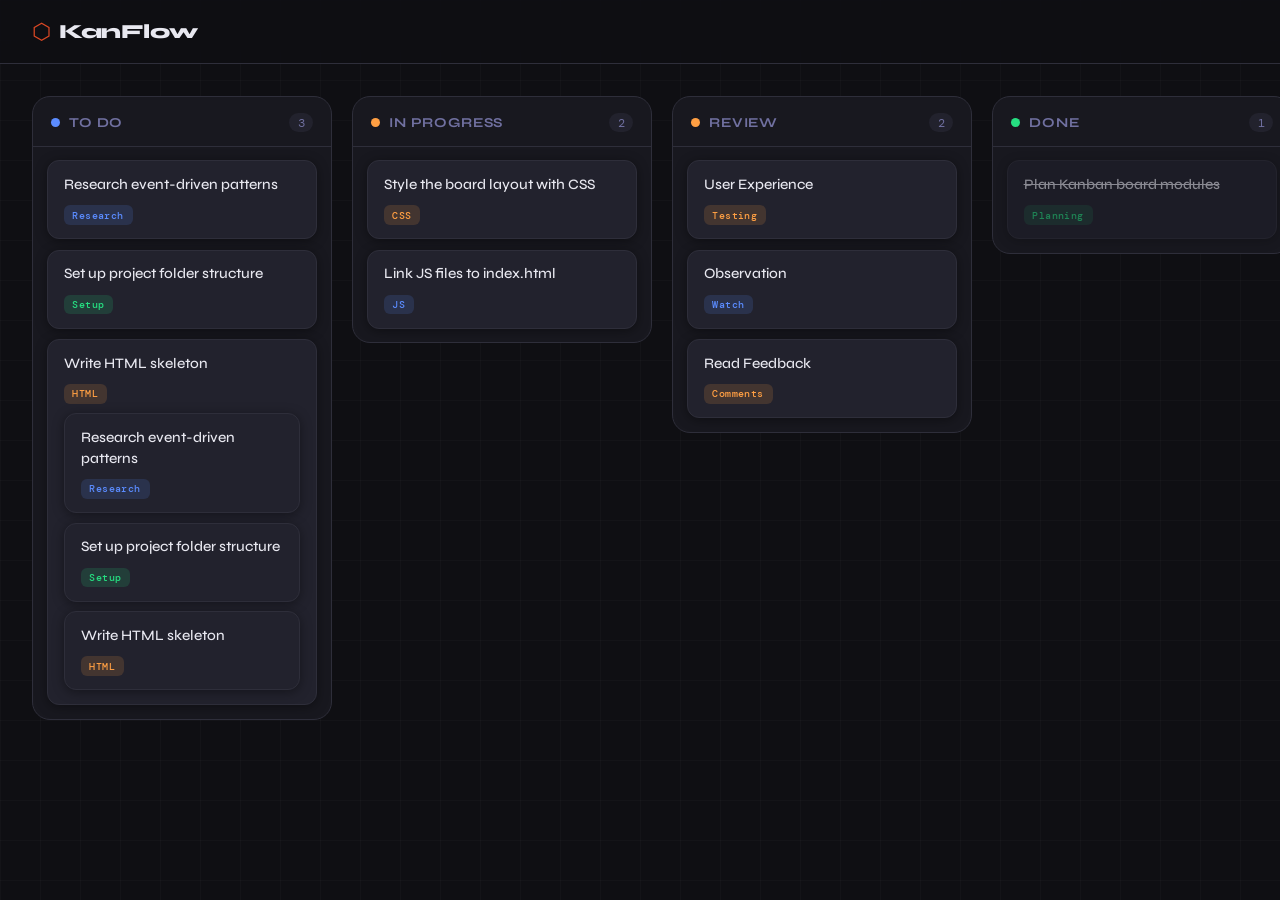
==== module-1/index.html @ 48c3ac79 "feat(module-1): complete HTML structure tasks" ====
<!DOCTYPE html>
<html lang="en">

<head>
  <meta charset="UTF-8" />
  <meta name="viewport" content="width=device-width, initial-scale=1.0" />
  <title>KanFlow Board</title>
  <link rel="preconnect" href="https://fonts.googleapis.com">
  <link
    href="https://fonts.googleapis.com/css2?family=Syne:wght@400;600;700;800&family=DM+Mono:wght@400;500&display=swap"
    rel="stylesheet">
  <link rel="stylesheet" href="style.css" />
</head>

<body>

  <!-- ===========================
       HEADER
  ============================ -->
  <header class="app-header">
    <div class="header-inner">
      <div class="logo">
        <span class="logo-icon">⬡</span>
        <h1>KanFlow</h1>
      </div>
    </div>
  </header>

  <!-- ===========================
       BOARD
       Contains all columns
  ============================ -->
  <main class="board" id="board">

    <!-- COLUMN: To Do -->
    <section class="column" data-column="todo">

      <div class="column-header">
        <span class="column-dot dot-todo"></span>
        <h2 class="column-title">To Do</h2>
        <span class="column-count">3</span>
      </div>
      <div class="card-list" id="col-todo">

        <article class="card">
          <p class="card-title">Research event-driven patterns</p>
          <div class="card-footer">
            <span class="card-tag tag-blue">Research</span>
          </div>
        </article>

        <article class="card">
          <p class="card-title">Set up project folder structure</p>
          <div class="card-footer">
            <span class="card-tag tag-green">Setup</span>
          </div>
        </article>

        <article class="card">
          <p class="card-title">Write HTML skeleton</p>
          <div class="card-footer">
            <span class="card-tag tag-yellow">HTML</span>
          </div>
          <article class="card">
          <p class="card-title">Research event-driven patterns</p>
          <div class="card-footer">
            <span class="card-tag tag-blue">Research</span>
          </div>
        </article>

        <article class="card">
          <p class="card-title">Set up project folder structure</p>
          <div class="card-footer">
            <span class="card-tag tag-green">Setup</span>
          </div>
        </article>

        <article class="card">
          <p class="card-title">Write HTML skeleton</p>
          <div class="card-footer">
            <span class="card-tag tag-yellow">HTML</span>
          </div>
        </article>

      </div>
    </section>

    <!-- COLUMN: In Progress -->
    <section class="column" data-column="inprogress">
      <div class="column-header">
        <span class="column-dot dot-inprogress"></span>
        <h2 class="column-title">In Progress</h2>
        <span class="column-count">2</span>
      </div>
      <div class="card-list" id="col-inprogress">

        <article class="card">
          <p class="card-title">Style the board layout with CSS</p>
          <div class="card-footer">
            <span class="card-tag tag-yellow">CSS</span>
          </div>
        </article>

        <article class="card">
          <p class="card-title">Link JS files to index.html</p>
          <div class="card-footer">
            <span class="card-tag tag-blue">JS</span>
          </div>
        </article>

      </div>
    </section>
    <!-- COLUMN: Review-->
    <section class="column" data-column="review">
      <div class="column-header">
        <span class="column-dot dot-inprogress"></span>
        <h2 class="column-title">Review</h2>
        <span class="column-count">2</span>
      </div>
      <div class="card-list" id="col-review">

        <article class="card">
          <p class="card-title">User Experience</p>
          <div class="card-footer">
            <span class="card-tag tag-yellow">Testing</span>
          </div>
        </article>

        <article class="card">
          <p class="card-title">Observation</p>
          <div class="card-footer">
            <span class="card-tag tag-blue">Watch</span>
          </div>
        </article>
        <article class="card">
          <p class="card-title">Read Feedback</p>
          <div class="card-footer">
            <span class="card-tag tag-yellow">Comments</span>
          </div>
        </article>
      </div>
    </section>


    <!-- COLUMN: Done -->
    <section class="column" data-column="done">
      <div class="column-header">
        <span class="column-dot dot-done"></span>
        <h2 class="column-title">Done</h2>
        <span class="column-count">1</span>
      </div>
      <div class="card-list" id="col-done">

        <article class="card card-done">
          <p class="card-title">Plan Kanban board modules</p>
          <div class="card-footer">
            <span class="card-tag tag-green">Planning</span>
          </div>
        </article>

      </div>
    </section>

  </main>

  <script src="js/main.js"></script>
</body>

</html>
---- module-1/style.css ----
/* =============================================
   KANFLOW — MODULE 1 STARTER CSS
   ============================================= */

:root {
  --bg:             #0f0f13;
  --surface:        #18181f;
  --surface-2:      #22222d;
  --border:         #2e2e3a;
  --text:           #e8e8f0;
  --text-muted:     #7070a0;
  --accent:         #db4824;   /* ← Try changing this color! */
  --col-todo:       #5b8cff;
  --col-inprogress: #ff9f43;
  --col-done:       #26de81;
  --tag-blue:       rgba(91,140,255,0.15);
  --tag-green:      rgba(38,222,129,0.15);
  --tag-yellow:     rgba(255,159,67,0.15);
  --font-display:   'Syne', sans-serif;
  --font-mono:      'DM Mono', monospace;
  --radius-md:      12px;
  --radius-lg:      18px;
}

*, *::before, *::after { box-sizing: border-box; margin: 0; padding: 0; }

body {
  background-color: var(--bg);
  color: var(--text);
  font-family: var(--font-display);
  min-height: 100vh;
  display: flex;
  flex-direction: column;
  background-image:
    linear-gradient(rgba(255,255,255,0.02) 1px, transparent 1px),
    linear-gradient(90deg, rgba(255,255,255,0.02) 1px, transparent 1px);
  background-size: 40px 40px;
}

/* HEADER */
.app-header {
  border-bottom: 1px solid var(--border);
  padding: 0 2rem;
  height: 64px;
  display: flex;
  align-items: center;
  background: rgba(15,15,19,0.85);
  backdrop-filter: blur(12px);
  position: sticky;
  top: 0;
  z-index: 100;
}
.header-inner { width: 100%; display: flex; align-items: center; }
.logo         { display: flex; align-items: center; gap: 0.5rem; }
.logo-icon    { font-size: 1.4rem; color: var(--accent); }
.logo h1      { font-size: 1.25rem; font-weight: 800; letter-spacing: -0.02em; }

/* BOARD — Flexbox places columns side by side */
.board {
  display: flex;
  flex-direction: row;
  gap: 1.25rem;
  padding: 2rem;
  flex: 1;
  align-items: flex-start;
  overflow-x: auto;
}

/* COLUMN */
.column {
  background: var(--surface);
  border: 1px solid var(--border);
  border-radius: var(--radius-lg);
  min-width: 300px;
  flex: 1;
  max-width: 360px;
  display: flex;
  flex-direction: column;
  overflow: hidden;
}
.column-header {
  display: flex;
  align-items: center;
  gap: 0.6rem;
  padding: 1rem 1.1rem 0.85rem;
  border-bottom: 1px solid var(--border);
}
.column-dot     { width: 9px; height: 9px; border-radius: 50%; flex-shrink: 0; }
.dot-todo       { background: var(--col-todo); }
.dot-inprogress { background: var(--col-inprogress); }
.dot-done       { background: var(--col-done); }
.column-title {
  font-size: 0.85rem; font-weight: 700;
  letter-spacing: 0.06em; text-transform: uppercase;
  color: var(--text-muted); flex: 1;
}
.column-count {
  font-family: var(--font-mono); font-size: 0.75rem;
  color: var(--text-muted); background: var(--surface-2);
  border-radius: 999px; padding: 0.1rem 0.55rem;
}

/* CARD LIST */
.card-list {
  padding: 0.85rem;
  display: flex;
  flex-direction: column;
  gap: 0.65rem;
  min-height: 80px;
}

/* CARD */
.card {
  background: var(--surface-2);
  border: 1px solid var(--border);
  border-radius: var(--radius-md);
  padding: 0.85rem 1rem;
  cursor: grab;
  display: flex;
  flex-direction: column;
  gap: 0.6rem;
  box-shadow: 0 2px 12px rgba(0,0,0,0.4);
  transition: transform 0.15s ease, box-shadow 0.15s ease;
}
.card:hover    { transform: translateY(-2px); box-shadow: 0 6px 20px rgba(0,0,0,0.5); }
.card-done     { opacity: 0.55; }
.card-done .card-title { text-decoration: line-through; }
.card-title    { font-size: 0.9rem; font-weight: 500; line-height: 1.45; }
.card-footer   { display: flex; align-items: center; gap: 0.4rem; }

/* TAGS */
.card-tag {
  font-family: var(--font-mono); font-size: 0.65rem;
  font-weight: 500; padding: 0.2rem 0.55rem;
  border-radius: 6px; letter-spacing: 0.04em;
}
.tag-blue   { background: var(--tag-blue);   color: #5b8cff; }
.tag-green  { background: var(--tag-green);  color: #26de81; }
.tag-yellow { background: var(--tag-yellow); color: #ff9f43; }

/* RESPONSIVE */
@media (max-width: 768px) {
  .board  { flex-direction: column; padding: 1rem; }
  .column { min-width: unset; max-width: unset; width: 100%; }
}
.dot-review {
background: #a29bfe; }
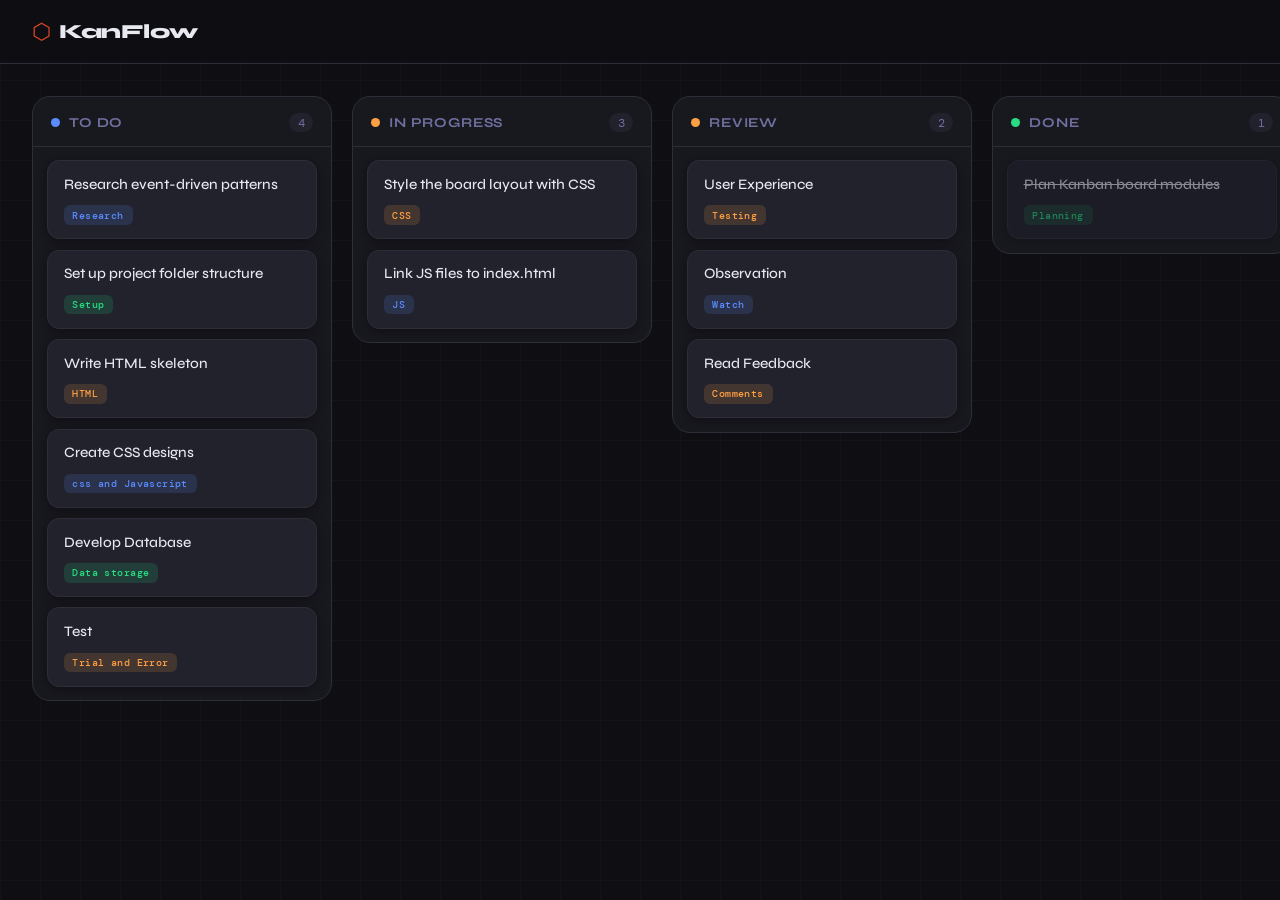
==== commit cb18f025: "feat(module-1): complete HTML structure task(FINAL EDIT)s" ====
--- a/module-1/index.html
+++ b/module-1/index.html
@@ -38,7 +38,7 @@
       <div class="column-header">
         <span class="column-dot dot-todo"></span>
         <h2 class="column-title">To Do</h2>
-        <span class="column-count">3</span>
+        <span class="column-count">4</span>
       </div>
       <div class="card-list" id="col-todo">
 
@@ -61,25 +61,27 @@
           <div class="card-footer">
             <span class="card-tag tag-yellow">HTML</span>
           </div>
+          </article>
           <article class="card">
-          <p class="card-title">Research event-driven patterns</p>
+          <p class="card-title">Create CSS designs</p>
           <div class="card-footer">
-            <span class="card-tag tag-blue">Research</span>
+            <span class="card-tag tag-blue">css and Javascript</span>
           </div>
         </article>
 
         <article class="card">
-          <p class="card-title">Set up project folder structure</p>
+          <p class="card-title">Develop Database</p>
           <div class="card-footer">
-            <span class="card-tag tag-green">Setup</span>
+            <span class="card-tag tag-green">Data storage</span>
           </div>
         </article>
 
         <article class="card">
-          <p class="card-title">Write HTML skeleton</p>
+          <p class="card-title">Test</p>
           <div class="card-footer">
-            <span class="card-tag tag-yellow">HTML</span>
+            <span class="card-tag tag-yellow">Trial and Error</span>
           </div>
+          
         </article>
 
       </div>
@@ -90,7 +92,7 @@
       <div class="column-header">
         <span class="column-dot dot-inprogress"></span>
         <h2 class="column-title">In Progress</h2>
-        <span class="column-count">2</span>
+        <span class="column-count">3</span>
       </div>
       <div class="card-list" id="col-inprogress">
 
